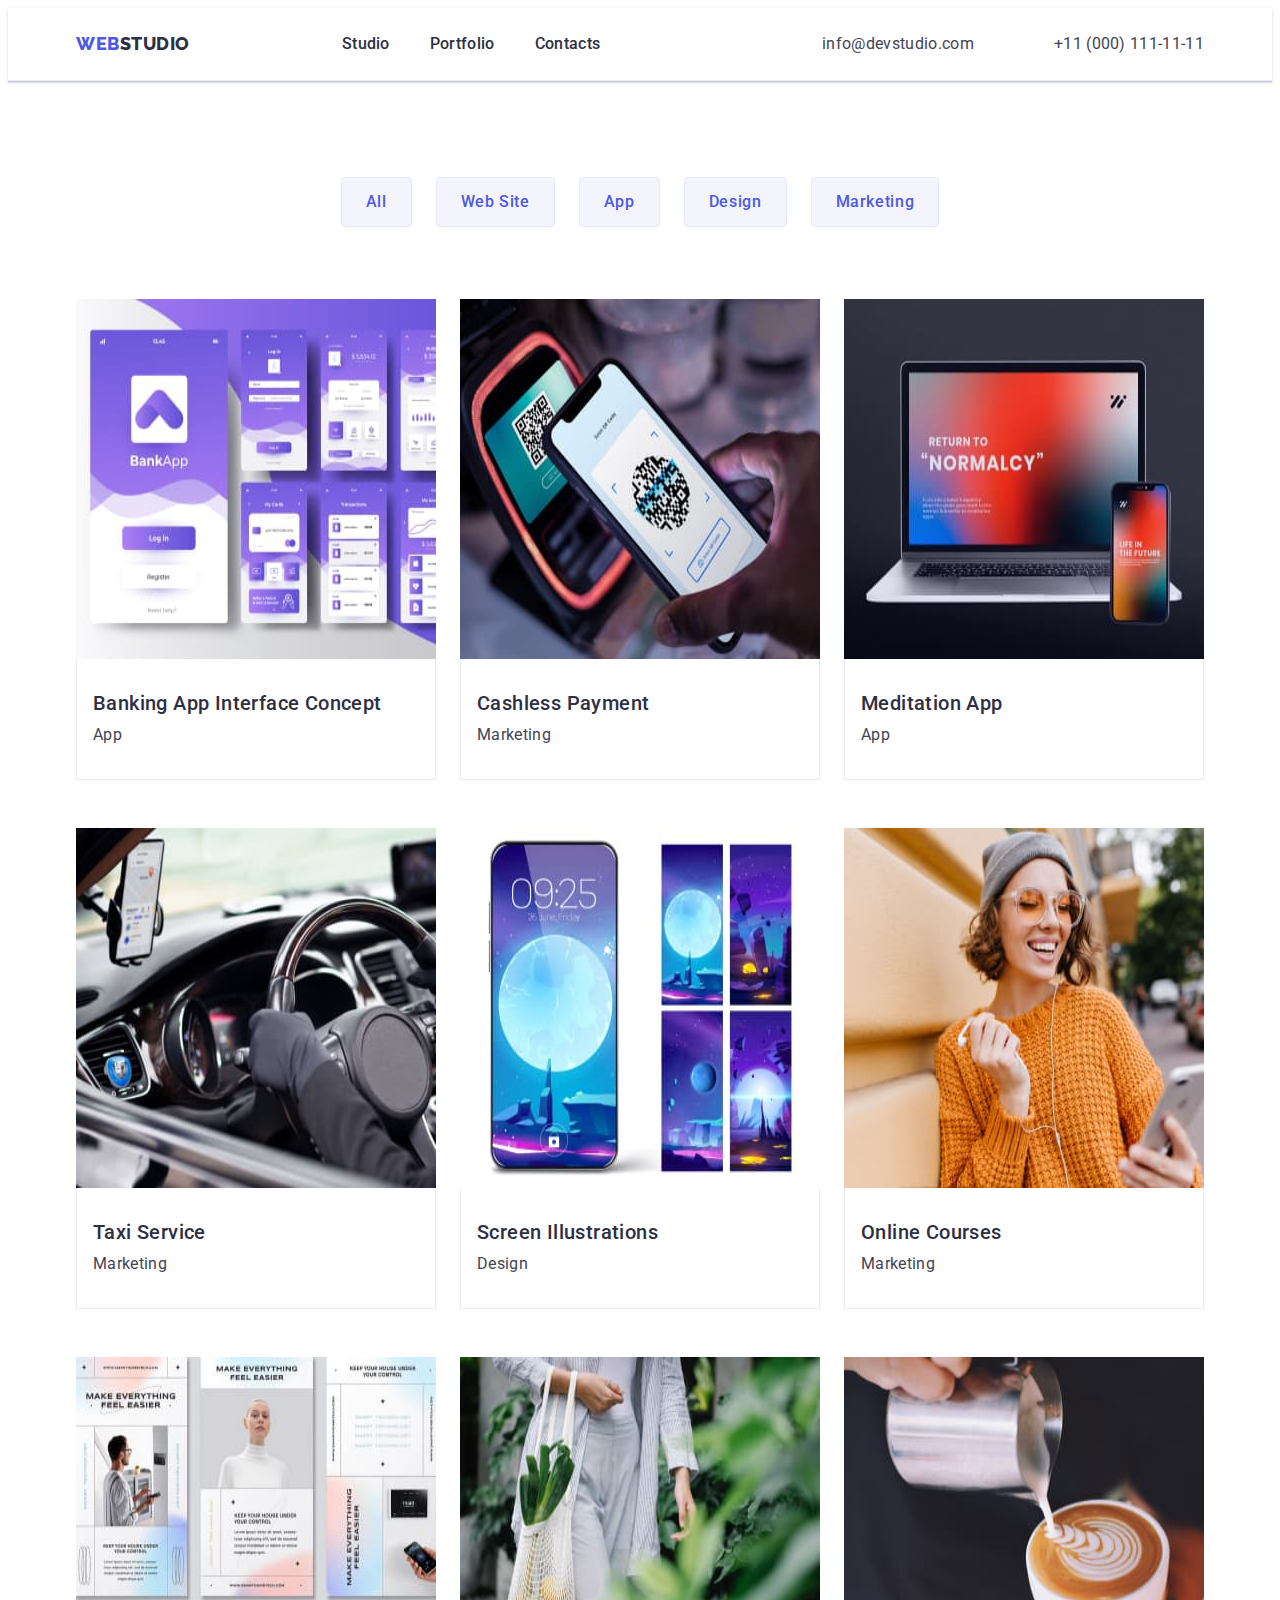
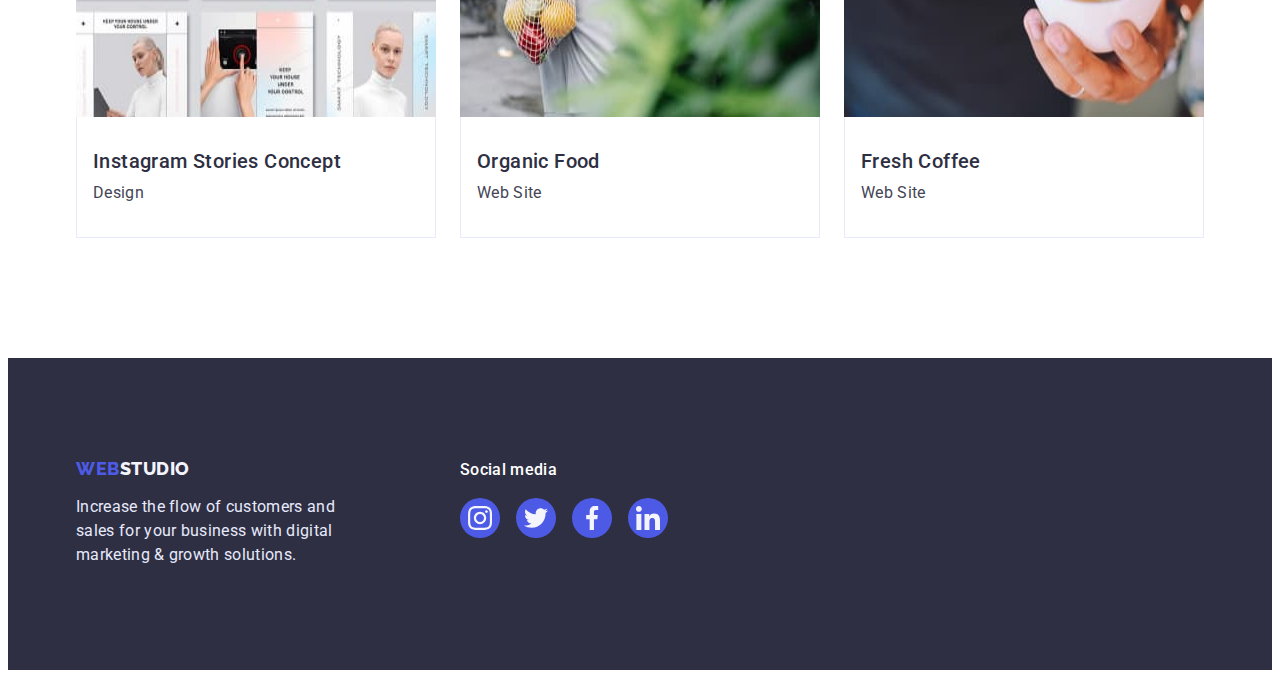
==== portfolio.html @ fd86a8ba "add files via upload" ====
<!DOCTYPE html>
<html lang="en">
  <head>
    <meta charset="UTF-8" />
    <meta http-equiv="X-UA-Compatible" content="IE=edge" />
    <meta name="viewport" content="width=device-width, initial-scale=1.0" />
    <title>WebStudio</title>
    <link rel="preconnect" href="https://fonts.googleapis.com" />
    <link rel="preconnect" href="https://fonts.gstatic.com" crossorigin />
    <link
      href="https://fonts.googleapis.com/css2?family=Roboto:wght@400;500;600;700&display=swap"
      rel="stylesheet"
    />
    <link rel="preconnect" href="https://fonts.googleapis.com" />
    <link rel="preconnect" href="https://fonts.gstatic.com" crossorigin />
    <link
      href="https://fonts.googleapis.com/css2?family=Raleway:wght@800&family=Roboto:wght@400;500;700&display=swap"
      rel="stylesheet"
    />
    <link
      rel="stylesheet"
      href="https://cdnjs.cloudflare.com/ajax/libs/modern-normalize/1.1.0/modern-normalize.min.css"
      integrity="sha512-wpPYUAdjBVSE4KJnH1VR1HeZfpl1ub8YT/NKx4PuQ5NmX2tKuGu6U/JRp5y+Y8XG2tV+wKQpNHVUX03MfMFn9Q=="
      crossorigin="anonymous"
      referrerpolicy="no-referrer"
    />
    <link rel="stylesheet" href="./css/styles.css" />
  </head>

  <body>
    <!-- header -->
    <header class="header">
      <div class="container header-container">
        <nav class="header-navigation">
          <a class="logo link" href="./index.html"
            >WEB <span class="logo-up-studio">Studio</span>
          </a>
          <ul class="header-list list">
            <li class="header-nav-item">
              <a class="header-nav-link link" href="./index.html">Studio</a>
            </li>
            <li class="header-nav-item">
              <a class="header-nav-link link" href="./portfolio.html"
                >Portfolio</a
              >
            </li>
            <li class="header-nav-item">
              <a class="header-nav-link link" href="">Contacts</a>
            </li>
          </ul>
        </nav>

        <address class="header-address">
          <ul class="header-list list">
            <li class="header-adrs-item">
              <a class="header-adrs-link link" href="mailto:info@devstudio.com"
                >info@devstudio.com</a
              >
            </li>
            <li class="header-adrs-item">
              <a class="header-adrs-link link" href="tel:+110001111111"
                >+11 (000) 111-11-11</a
              >
            </li>
          </ul>
        </address>
      </div>
    </header>

    <!-- main part -->
    <main>
      <!-- filter -->
      <section class="filter">
        <div class="container">
          <h1 hidden>Filter</h1>
          <ul class="filter-list list">
            <li><button class="filter-item" type="button">All</button></li>
            <li><button class="filter-item" type="button">Web Site</button></li>
            <li><button class="filter-item" type="button">App</button></li>
            <li><button class="filter-item" type="button">Design</button></li>
            <li>
              <button class="filter-item" type="button">Marketing</button>
            </li>
          </ul>

          <!-- projects -->
          <ul class="project-list list">
            <li class="project-item">
              <a class="project-link link" href="">
                <img
                  src="./images/portfolio-9.jpg"
                  alt="Banking App Interface Concept"
                  width="360"
                  height="360"
                />
                <div class="project-div">
                  <h2 class="project-head">Banking App Interface Concept</h2>
                  <p class="project-text">App</p>
                </div>
              </a>
            </li>
            <li class="project-item">
              <a class="project-link link" href="">
                <img
                  src="./images/portfolio-8.jpg"
                  alt="Cashless Payment"
                  width="360"
                  height="360"
                />
                <div class="project-div">
                  <h2 class="project-head">Cashless Payment</h2>
                  <p class="project-text">Marketing</p>
                </div>
              </a>
            </li>
            <li class="project-item">
              <a class="project-link link" href="">
                <img
                  src="./images/portfolio-7.jpg"
                  alt="Meditaion App"
                  width="360"
                  height="360"
                />
                <div class="project-div">
                  <h2 class="project-head">Meditation App</h2>
                  <p class="project-text">App</p>
                </div>
              </a>
            </li>
            <li class="project-item">
              <a class="project-link link" href="">
                <img
                  src="./images/portfolio-6.jpg"
                  alt="Taxi Service"
                  width="360"
                  height="360"
                />
                <div class="project-div">
                  <h2 class="project-head">Taxi Service</h2>
                  <p class="project-text">Marketing</p>
                </div>
              </a>
            </li>
            <li class="project-item">
              <a class="project-link link" href="">
                <img
                  src="./images/portfolio-5.jpg"
                  alt="Screen Illustrations"
                  width="360"
                  height="360"
                />
                <div class="project-div">
                  <h2 class="project-head">Screen Illustrations</h2>
                  <p class="project-text">Design</p>
                </div>
              </a>
            </li>
            <li class="project-item">
              <a class="project-link link" href="">
                <img
                  src="./images/portfolio-4.jpg"
                  alt="Online Courses"
                  width="360"
                  height="360"
                />
                <div class="project-div">
                  <h2 class="project-head">Online Courses</h2>
                  <p class="project-text">Marketing</p>
                </div>
              </a>
            </li>
            <li class="project-item">
              <a class="project-link link" href="">
                <img
                  src="./images/portfolio-3.jpg"
                  alt="Instagram Stories Concept"
                  width="360"
                  height="360"
                />
                <div class="project-div">
                  <h2 class="project-head">Instagram Stories Concept</h2>
                  <p class="project-text">Design</p>
                </div>
              </a>
            </li>
            <li class="project-item">
              <a class="project-link link" href="">
                <img
                  src="./images/portfolio-2.jpg"
                  alt="Organic Food"
                  width="360"
                  height="360"
                />
                <div class="project-div">
                  <h2 class="project-head">Organic Food</h2>
                  <p class="project-text">Web Site</p>
                </div>
              </a>
            </li>
            <li class="project-item">
              <a class="project-link link" href="">
                <img
                  src="./images/portfolio-1.jpg"
                  alt="Fresh Coffee"
                  width="360"
                  height="360"
                />
                <div class="project-div">
                  <h2 class="project-head">Fresh Coffee</h2>
                  <p class="project-text">Web Site</p>
                </div>
              </a>
            </li>
          </ul>
        </div>
      </section>
    </main>

    <!-- footer -->
    <footer class="footer">
      <div class="footer-container container">
        <div class="footer-div">
          <a class="logo link footer-logo" href="./index.html"
            >WEB <span class="logo-down-studio">Studio</span>
          </a>
          <p class="footer-par">
            Increase the flow of customers and sales for your business with
            digital marketing & growth solutions.
          </p>
        </div>

        <div class="footer-soc">
          <p class="soc-text">Social media</p>
          <ul class="footer-social-list list">
            <li class="footer-social-item">
              <a href="#" class="footer-social-link">
                <svg class="footer-social-icon" width="24" height="24">
                  <use href="./images/icons.svg#icon-instagram-2"></use>
                </svg>
              </a>
            </li>
            <li class="footer-social-item">
              <a href="#" class="footer-social-link">
                <svg class="footer-social-icon" width="24" height="24">
                  <use href="./images/icons.svg#icon-twitter-1"></use>
                </svg>
              </a>
            </li>
            <li class="footer-social-item">
              <a href="#" class="footer-social-link">
                <svg class="footer-social-icon" width="24" height="24">
                  <use href="./images/icons.svg#icon-facebook-1"></use>
                </svg>
              </a>
            </li>
            <li class="footer-social-item">
              <a href="#" class="footer-social-link">
                <svg class="footer-social-icon" width="24" height="24">
                  <use href="./images/icons.svg#icon-linkedin-1"></use>
                </svg>
              </a>
            </li>
          </ul>
        </div>
      </div>
    </footer>
  </body>
</html>
---- css/styles.css ----
* {
  box-sizing: border-box;
}

:root {
}

p,
h1,
h2,
h3,
h4,
h5,
h6 {
  margin: 0;
}

ul {
  margin: 0;
  padding-left: 0;
}

button {
  cursor: pointer;
}

address {
  font-style: normal;
}

img {
  display: block;
}

body {
  font-family: "Roboto", sans-serif;
  color: #434455;
  background-color: #ffffff;
}

.container {
  width: 1158px;
  padding-left: 15px;
  padding-right: 15px;
  margin: 0 auto;
}

.section {
  padding-top: 120px;
  padding-bottom: 120px;
}

/* Studio */
/* -------------HEADER------------- */

.header {
  display: flex;
  border-bottom: 1px solid #e7e9fc;
  box-shadow: 0px 2px 1px rgba(46, 47, 66, 0.08),
    0px 1px 1px rgba(46, 47, 66, 0.16), 0px 1px 6px rgba(46, 47, 66, 0.08);
}

.header-navigation {
  display: flex;
  align-items: center;
  margin-right: auto;
}

.header-container {
  display: flex;
  align-items: center;
}

.logo {
  font-family: "Raleway", sans-serif;
  font-style: normal;
  font-weight: 800;
  font-size: 18px;
  line-height: 1.17;
  display: flex;
  align-items: center;
  letter-spacing: 0.03em;
  text-transform: uppercase;
  color: #4d5ae5;
  margin-right: 76px;
}

.logo-up-studio {
  font-family: "Raleway", sans-serif;
  font-style: normal;
  font-weight: 800;
  font-size: 18px;
  line-height: 1.17;
  display: flex;
  align-items: center;
  letter-spacing: 0.03em;
  text-transform: uppercase;
  color: #2e2f42;
  margin-right: 76px;
}

.header-list {
  height: 72px;
  gap: 40px;
  display: flex;
  align-items: center;
}

.list {
  list-style: none;
}

.link {
  text-decoration: none;
}

.header-nav-link {
  font-style: normal;
  font-weight: 500;
  font-size: 16px;
  line-height: 1.5;
  letter-spacing: 0.02em;
  color: #2e2f42;
  padding: 24px 0;
}

.header-nav-link:is(:hover, :focus) {
  font-style: normal;
  font-weight: 500;
  font-size: 16px;
  line-height: 1.5;
  letter-spacing: 0.02em;
  color: #404bbf;
}

.header-address {
  font-style: normal;
}

.header-adrs-item {
  margin-right: 40px;
}

.header-adrs-item:last-child {
  margin-right: 0;
}

.header-adrs-link {
  font-style: normal;
  font-weight: 400;
  font-size: 16px;
  line-height: 1.5;
  letter-spacing: 0.02em;
  color: #434455;
}

.header-adrs-link:is(:hover, :focus) {
  font-style: normal;
  font-weight: 400;
  font-size: 16px;
  line-height: 1.5;
  letter-spacing: 0.02em;
  color: #404bbf;
}

/* -----------HERO------------- */

.hero {
  max-width: 1440px;
  background-image: linear-gradient(
      rgba(46, 47, 66, 0.7),
      rgba(46, 47, 66, 0.7)
    ),
    url("../images/people-office-1.jpg");
  background-repeat: no-repeat;
  background-position: center;
  background-size: cover;
}

.hero-container {
  display: flex;
  flex-direction: column;
  align-items: center;
  padding: 188px 0;
}

.hero-header {
  font-style: normal;
  max-width: 496px;
  font-size: 56px;
  line-height: 1.07;
  text-align: center;
  letter-spacing: 0.02em;
  color: #ffffff;
  /* margin-bottom: 48px; */
  padding-bottom: 48px;
  /* padding-left: 316px;
  padding-right: 316px; */
}

.hero-button {
  font-family: inherit;
  font-weight: 500;
  font-size: 16px;
  line-height: 1.5;
  min-width: 169px;
  height: 56px;
  padding: 16px 32px;
  margin-left: 478px;
  margin-right: 478px;
  letter-spacing: 0.04em;
  color: #ffffff;
  background: #4d5ae5;
  box-shadow: 0px 4px 4px rgba(0, 0, 0, 0.15);
  border: none;
  border-radius: 4px;
  cursor: pointer;
  display: block;
}

.hero-button:is(:hover, :focus) {
  background-color: #404bbf;
}

/* -----------SECTION 1------------- */

#section-first {
  padding-top: 120px;
  padding-bottom: 0;
}

.svg-item {
  width: 264px;
  height: 112px;
  background: #f4f4fd;
  border-radius: 4px;
  margin-bottom: 8px;
  display: flex;
  align-items: center;
  justify-content: center;
  background-repeat: no-repeat;
  background-position: center center;
}

.first-list {
  display: flex;
  gap: 24px;
}

.first-header {
  font-style: normal;
  font-weight: 500;
  font-size: 20px;
  line-height: 1.2;
  letter-spacing: 0.02em;
  color: #2e2f42;
  margin-bottom: 8px;
}

.first-par {
  width: 264px;
  font-size: 16px;
  line-height: 1.5;
  letter-spacing: 0.02em;
  color: #434455;
}

/* -----------SECTION 2------------- */

#section-second {
  padding-bottom: 120;
}

.second-head {
  font-style: normal;
  font-size: 36px;
  line-height: 1.11;
  text-align: center;
  letter-spacing: 0.02em;
  text-transform: capitalize;
  color: #2e2f42;
  margin-bottom: 72px;
}

.second-list {
  display: flex;
  gap: 24px;
}

.second-item {
  width: calc((100% - 48px) / 3);
}

.second-img {
  padding: 0px;
  border: 1px solid #e7e9fc;
}

/* -----------SECTION 3------------- */

#section-third {
  background: #f4f4fd;
  padding-top: 120px;
}

.third-list {
  display: flex;
  justify-content: center;
  gap: 24px;
}

.third-head {
  font-style: normal;
  font-size: 36px;
  line-height: 1.11;
  text-align: center;
  letter-spacing: 0.02em;
  text-transform: capitalize;
  color: #2e2f42;
  margin-bottom: 72px;
}

.third-item {
  width: calc((100% - 72px) / 4);
  background-color: #ffffff;
  display: flex;
  flex-direction: column;
  align-items: center;
  box-shadow: 0px 1px 6px rgba(46, 47, 66, 0.08),
    0px 1px 1px rgba(46, 47, 66, 0.16), 0px 2px 1px rgba(46, 47, 66, 0.08);
  border-radius: 0px 0px 4px 4px;
}

.third-text {
  min-width: 232px;
  padding: 32px 16px;
  display: flex;
  flex-direction: column;
}

.third-header {
  font-style: normal;
  font-weight: 500;
  font-size: 20px;
  line-height: 1.2;
  text-align: center;
  letter-spacing: 0.02em;
  color: #2e2f42;
  margin-bottom: 8px;
}

.third-par {
  font-size: 16px;
  line-height: 1.5;
  text-align: center;
  letter-spacing: 0.02em;
  color: #434455;
  margin-bottom: 8px;
}

.social-list {
  height: 40px;
  display: flex;
  align-items: center;
  justify-content: center;
  gap: 24px;
}

.social-list-link {
  width: 40px;
  height: 40px;
  background-color: #4d5ae5;
  padding: 12px;
  border-radius: 50%;
  display: inline-block;
  display: flex;
  align-items: center;
  justify-content: center;
}

.social-list-link:is(:hover, :focus) {
  background-color: #404bbf;
}

.social-list-icon {
  fill: #f4f4fd;
}

/* ----------SECTION 4----------- */

.fourth-head {
  font-style: normal;
  font-size: 36px;
  line-height: 1.11;
  text-align: center;
  letter-spacing: 0.02em;
  text-transform: capitalize;
  color: #2e2f42;
  margin-bottom: 72px;
}

.fourth-list {
  display: flex;
  align-items: center;
  gap: 24px;
}

.fourth-item {
  width: calc((100% - 120px) / 6);
  height: 88px;
}

.fourth-link {
  width: 100%;
  height: 100%;
  border: 1px solid #8e8f99;
  border-radius: 4px;
  display: flex;
  justify-content: center;
  align-items: center;
  color: #8e8f99;
}

.fourth-link:is(:hover, :focus) {
  border-color: #404bbf;
  color: #404bbf;
}

.fourth-svgs {
  width: 100%;
  height: 100%;
  fill: currentColor;
}

/* -----------FOOTER------------- */

.footer {
  background: #2e2f42;
  height: 312px;
  padding: 100px 0;
  margin: 0 auto;
}

.footer-container {
  display: flex;
  align-items: baseline;
}

.footer-div {
  height: 112px;
  margin-right: 120px;
}

.footer-logo {
  margin-bottom: 16px;
}

.logo-down-studio {
  font-family: "Raleway", sans-serif;
  font-style: normal;
  font-weight: 800;
  font-size: 18px;
  line-height: 1.17;
  display: flex;
  align-items: center;
  letter-spacing: 0.03em;
  text-transform: uppercase;
  color: #f4f4fd;
}

.footer-par {
  max-width: 264px;
  font-size: 16px;
  line-height: 1.5;
  letter-spacing: 0.02em;
  color: #e7e9fc;
  margin-top: 16px;
}

.soc-text {
  font-style: normal;
  font-weight: 500;
  font-size: 16px;
  line-height: 1.5;
  letter-spacing: 0.02em;
  color: #ffffff;
  margin-bottom: 16px;
}

.footer-social-list {
  gap: 16px;
  height: 40px;
  display: flex;
  align-items: center;
}

.footer-social-item {
  width: 40px;
  height: 40px;
}

.footer-social-link {
  width: 100%;
  height: 100%;
  background-color: #4d5ae5;
  border-radius: 50%;
  padding: 8px;
  display: inline-block;
  display: flex;
  align-items: center;
  justify-content: center;
}

.footer-social-link:is(:hover, :focus) {
  background-color: #31d0aa;
}

.footer-social-icon {
  fill: #f4f4fd;
}

/* Portfolio */
/* -----------FILTER------------- */

.filter {
  padding: 96px 0 120px;
}

.filter-list {
  display: flex;
  flex-direction: row;
  margin-bottom: 72px;
  justify-content: center;
  gap: 24px;
}

.filter-item {
  font-family: "Roboto", sans-serif;
  font-style: normal;
  font-weight: 500;
  font-size: 16px;
  line-height: 1.5;
  display: flex;
  align-items: center;
  text-align: center;
  letter-spacing: 0.04em;
  background: #f4f4fd;
  color: #4d5ae5;
  border: 1px solid #e7e9fc;
  border-radius: 4px;
  padding: 12px 24px;
}

.filter-item:is(:hover, :focus) {
  font-family: "Roboto", sans-serif;
  font-style: normal;
  font-weight: 500;
  font-size: 16px;
  line-height: 1.5;
  display: flex;
  align-items: center;
  text-align: center;
  letter-spacing: 0.04em;
  background-color: #404bbf;
  color: #ffffff;
  cursor: pointer;
  border: 1px solid transparent;
  box-shadow: 0px 3px 1px rgba(0, 0, 0, 0.1), 0px 2px 1px rgba(0, 0, 0, 0.08),
    0px 2px 2px rgba(0, 0, 0, 0.12);
}

/* -----------PROJECTS------------- */

.project-list {
  display: flex;
  flex-wrap: wrap;
  margin-top: 72px;
  column-gap: 24px;
  row-gap: 48px;
}

.project-item {
  width: calc((100% - 48px) / 3);
}

.project-link {
  display: block;
  box-shadow: none;
}

.project-link:is(:hover, :focus) {
  box-shadow: 0px 1px 6px rgba(46, 47, 66, 0.08),
    0px 1px 1px rgba(46, 47, 66, 0.16), 0px 2px 1px rgba(46, 47, 66, 0.08);
}

.project-div {
  padding: 32px 16px;
  border: 1px solid #e7e9fc;
  border-top: none;
}

.project-head {
  font-style: normal;
  font-weight: 500;
  font-size: 20px;
  line-height: 1.2;
  letter-spacing: 0.02em;
  color: #2e2f42;
  margin-bottom: 8px;
}

.project-text {
  font-size: 16px;
  line-height: 1.5;
  letter-spacing: 0.02em;
  color: #434455;
}

/* пример смены цвета при наведении на елемент
.header-link:hover{
    color: blue;
} 
пример смены цвета при зажимании елемента
.header-link:focus{
    color: blue;
}
это же, но компактнее
.header-link:is(:hover, :focus) {
    color: blue;

У рядкових і рядково-блокових елементів є 
правий або, у разі зображень, нижній проміжок. 
Це не margin або padding, а буквально порожнє 
місце - особливість того, як браузер розташовує 
рядковий контент в рядку.

Проміжок рядкових елементів
Величина цього проміжку визначається розміром 
тексту найближчого предка з явно встановленим 
значенням або, якщо такий предок відсутній, 
використовується розмір шрифту браузера за 
замовчуванням - 16px. Тому у кнопок, посилань, 
спанів, полів введення та інших рядкових 
елементів за замовчуванням буде проміжок 
4px - 1/4 розміру шрифту найближчого предка.
*/
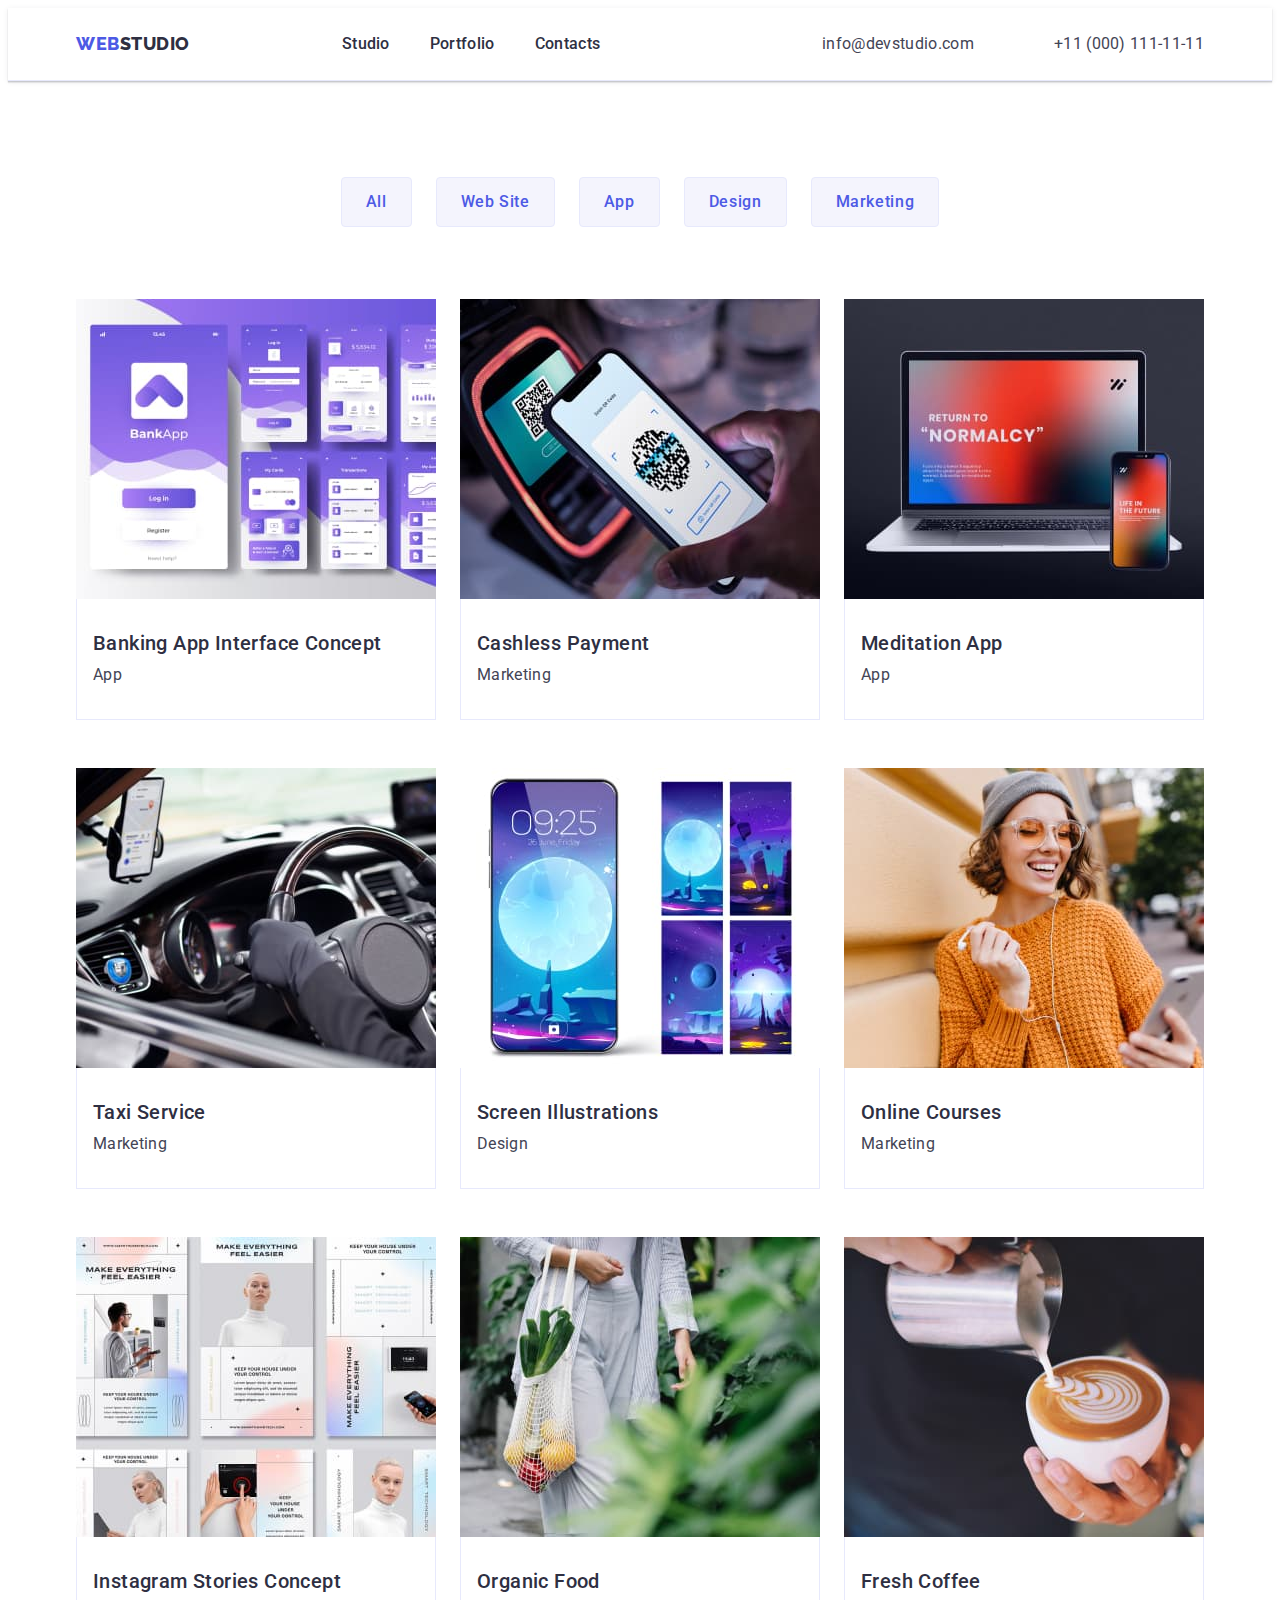
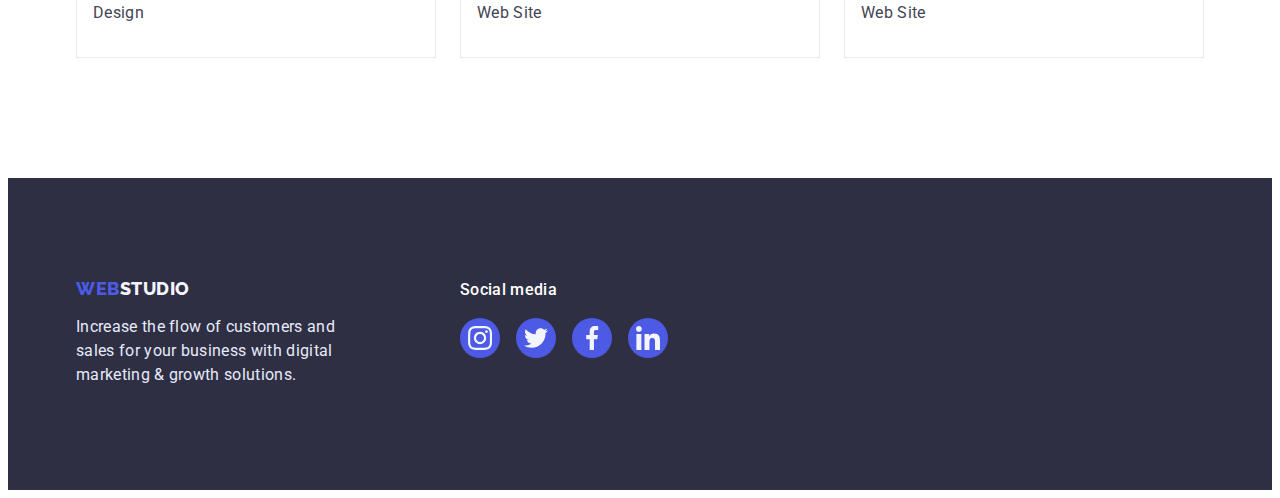
==== commit c7d2d875: "add modal.js, edit html and css files" ====
--- a/portfolio.html
+++ b/portfolio.html
@@ -87,12 +87,20 @@
           <ul class="project-list list">
             <li class="project-item">
               <a class="project-link link" href="">
-                <img
-                  src="./images/portfolio-9.jpg"
-                  alt="Banking App Interface Concept"
-                  width="360"
-                  height="360"
-                />
+                <div class="project-wrapper">
+                  <img
+                    src="./images/portfolio-9.jpg"
+                    alt="Banking App Interface Concept"
+                    width="360"
+                    height="300"
+                  />
+                  <p class="overlay">
+                    Lorem ipsum dolor sit amet consectetur adipisicing elit.
+                    Accusantium alias sint eveniet, iusto omnis distinctio.
+                    Dicta sed unde cum ipsam veniam animi temporibus earum
+                    deleniti minima corporis? Ad, nulla enim?
+                  </p>
+                </div>
                 <div class="project-div">
                   <h2 class="project-head">Banking App Interface Concept</h2>
                   <p class="project-text">App</p>
@@ -100,116 +108,188 @@
               </a>
             </li>
             <li class="project-item">
+              <div class="project-wrapper">
               <a class="project-link link" href="">
                 <img
                   src="./images/portfolio-8.jpg"
                   alt="Cashless Payment"
                   width="360"
-                  height="360"
-                />
+                  height="300"
+                />
+                <p class="overlay">
+                    Lorem ipsum dolor sit amet consectetur adipisicing elit.
+                    Accusantium alias sint eveniet, iusto omnis distinctio.
+                    Dicta sed unde cum ipsam veniam animi temporibus earum
+                    deleniti minima corporis? Ad, nulla enim?
+                  </p>
+              </div>
                 <div class="project-div">
                   <h2 class="project-head">Cashless Payment</h2>
                   <p class="project-text">Marketing</p>
                 </div>
               </a>
-            </li>
-            <li class="project-item">
+            
+            </li>
+            <li class="project-item">
+              <div class="project-wrapper">
               <a class="project-link link" href="">
                 <img
                   src="./images/portfolio-7.jpg"
                   alt="Meditaion App"
                   width="360"
-                  height="360"
-                />
+                  height="300"
+                />
+                <p class="overlay">
+                    Lorem ipsum dolor sit amet consectetur adipisicing elit.
+                    Accusantium alias sint eveniet, iusto omnis distinctio.
+                    Dicta sed unde cum ipsam veniam animi temporibus earum
+                    deleniti minima corporis? Ad, nulla enim?
+                  </p>
+              </div>
                 <div class="project-div">
                   <h2 class="project-head">Meditation App</h2>
                   <p class="project-text">App</p>
                 </div>
               </a>
-            </li>
-            <li class="project-item">
+            
+            </li>
+            <li class="project-item">
+              <div class="project-wrapper">
               <a class="project-link link" href="">
                 <img
                   src="./images/portfolio-6.jpg"
                   alt="Taxi Service"
                   width="360"
-                  height="360"
-                />
+                  height="300"
+                />
+                <p class="overlay">
+                    Lorem ipsum dolor sit amet consectetur adipisicing elit.
+                    Accusantium alias sint eveniet, iusto omnis distinctio.
+                    Dicta sed unde cum ipsam veniam animi temporibus earum
+                    deleniti minima corporis? Ad, nulla enim?
+                  </p>
+              </div>
                 <div class="project-div">
                   <h2 class="project-head">Taxi Service</h2>
                   <p class="project-text">Marketing</p>
                 </div>
               </a>
-            </li>
-            <li class="project-item">
+            
+            </li>
+            <li class="project-item">
+              <div class="project-wrapper">
               <a class="project-link link" href="">
                 <img
                   src="./images/portfolio-5.jpg"
                   alt="Screen Illustrations"
                   width="360"
-                  height="360"
-                />
+                  height="300"
+                />
+                <p class="overlay">
+                    Lorem ipsum dolor sit amet consectetur adipisicing elit.
+                    Accusantium alias sint eveniet, iusto omnis distinctio.
+                    Dicta sed unde cum ipsam veniam animi temporibus earum
+                    deleniti minima corporis? Ad, nulla enim?
+                  </p>
+              </div>
                 <div class="project-div">
                   <h2 class="project-head">Screen Illustrations</h2>
                   <p class="project-text">Design</p>
                 </div>
               </a>
-            </li>
-            <li class="project-item">
+            
+            </li>
+            <li class="project-item">
+              <div class="project-wrapper">
               <a class="project-link link" href="">
                 <img
                   src="./images/portfolio-4.jpg"
                   alt="Online Courses"
                   width="360"
-                  height="360"
-                />
+                  height="300"
+                />
+                <p class="overlay">
+                    Lorem ipsum dolor sit amet consectetur adipisicing elit.
+                    Accusantium alias sint eveniet, iusto omnis distinctio.
+                    Dicta sed unde cum ipsam veniam animi temporibus earum
+                    deleniti minima corporis? Ad, nulla enim?
+                  </p>
+              </div>
                 <div class="project-div">
                   <h2 class="project-head">Online Courses</h2>
                   <p class="project-text">Marketing</p>
                 </div>
               </a>
-            </li>
-            <li class="project-item">
+            
+            </li>
+            <li class="project-item">
+              <div class="project-wrapper">
               <a class="project-link link" href="">
                 <img
                   src="./images/portfolio-3.jpg"
                   alt="Instagram Stories Concept"
                   width="360"
-                  height="360"
-                />
+                  height="300"
+                />
+                <p class="overlay">
+                    Lorem ipsum dolor sit amet consectetur adipisicing elit.
+                    Accusantium alias sint eveniet, iusto omnis distinctio.
+                    Dicta sed unde cum ipsam veniam animi temporibus earum
+                    deleniti minima corporis? Ad, nulla enim?
+                  </p>
+              </div>
                 <div class="project-div">
                   <h2 class="project-head">Instagram Stories Concept</h2>
                   <p class="project-text">Design</p>
                 </div>
               </a>
-            </li>
-            <li class="project-item">
+            
+            </li>
+            <li class="project-item">
+              <div class="project-wrapper">
               <a class="project-link link" href="">
                 <img
                   src="./images/portfolio-2.jpg"
                   alt="Organic Food"
                   width="360"
-                  height="360"
-                />
+                  height="300"
+                />
+                <p class="overlay">
+                    Lorem ipsum dolor sit amet consectetur adipisicing elit.
+                    Accusantium alias sint eveniet, iusto omnis distinctio.
+                    Dicta sed unde cum ipsam veniam animi temporibus earum
+                    deleniti minima corporis? Ad, nulla enim?
+                  </p>
+              </div>
                 <div class="project-div">
                   <h2 class="project-head">Organic Food</h2>
                   <p class="project-text">Web Site</p>
                 </div>
               </a>
-            </li>
-            <li class="project-item">
+            
+            </li>
+            <li class="project-item">
+              <div class="project-wrapper">
               <a class="project-link link" href="">
                 <img
                   src="./images/portfolio-1.jpg"
                   alt="Fresh Coffee"
                   width="360"
-                  height="360"
-                />
+                  height="300"
+                />
+                <p class="overlay">
+                    Lorem ipsum dolor sit amet consectetur adipisicing elit.
+                    Accusantium alias sint eveniet, iusto omnis distinctio.
+                    Dicta sed unde cum ipsam veniam animi temporibus earum
+                    deleniti minima corporis? Ad, nulla enim?
+                  </p>
+              </div>
                 <div class="project-div">
                   <h2 class="project-head">Fresh Coffee</h2>
                   <p class="project-text">Web Site</p>
                 </div>
               </a>
+            
             </li>
           </ul>
         </div>
--- a/css/styles.css
+++ b/css/styles.css
@@ -122,6 +122,7 @@
   letter-spacing: 0.02em;
   color: #2e2f42;
   padding: 24px 0;
+  transition: color 250ms cubic-bezier(0.4, 0, 0.2, 1);
 }
 
 .header-nav-link:is(:hover, :focus) {
@@ -131,6 +132,14 @@
   line-height: 1.5;
   letter-spacing: 0.02em;
   color: #404bbf;
+}
+
+.after-nav-link::after {
+  width: 48px;
+  height: 4px;
+  margin: 0;
+  background: #404bbf;
+  border-radius: 2px;
 }
 
 .header-address {
@@ -152,6 +161,7 @@
   line-height: 1.5;
   letter-spacing: 0.02em;
   color: #434455;
+  transition: color 250ms cubic-bezier(0.4, 0, 0.2, 1);
 }
 
 .header-adrs-link:is(:hover, :focus) {
@@ -167,6 +177,7 @@
 
 .hero {
   max-width: 1440px;
+  margin: 0 auto;
   background-image: linear-gradient(
       rgba(46, 47, 66, 0.7),
       rgba(46, 47, 66, 0.7)
@@ -216,6 +227,7 @@
   border-radius: 4px;
   cursor: pointer;
   display: block;
+  transition: color 250ms cubic-bezier(0.4, 0, 0.2, 1);
 }
 
 .hero-button:is(:hover, :focus) {
@@ -376,6 +388,7 @@
   display: flex;
   align-items: center;
   justify-content: center;
+  transition: color 250ms cubic-bezier(0.4, 0, 0.2, 1);
 }
 
 .social-list-link:is(:hover, :focus) {
@@ -419,6 +432,7 @@
   justify-content: center;
   align-items: center;
   color: #8e8f99;
+  transition: color 250ms cubic-bezier(0.4, 0, 0.2, 1);
 }
 
 .fourth-link:is(:hover, :focus) {
@@ -509,6 +523,7 @@
   display: flex;
   align-items: center;
   justify-content: center;
+  transition: color 250ms cubic-bezier(0.4, 0, 0.2, 1);
 }
 
 .footer-social-link:is(:hover, :focus) {
@@ -549,6 +564,7 @@
   border: 1px solid #e7e9fc;
   border-radius: 4px;
   padding: 12px 24px;
+  transition: color 250ms cubic-bezier(0.4, 0, 0.2, 1);
 }
 
 .filter-item:is(:hover, :focus) {
@@ -586,6 +602,7 @@
 .project-link {
   display: block;
   box-shadow: none;
+  transition: color 250ms cubic-bezier(0.4, 0, 0.2, 1);
 }
 
 .project-link:is(:hover, :focus) {
@@ -614,6 +631,94 @@
   line-height: 1.5;
   letter-spacing: 0.02em;
   color: #434455;
+}
+
+/* --------ANIMATION------------ */
+
+.project-wrapper {
+  position: relative;
+  overflow: hidden;
+}
+
+.overlay {
+  position: absolute;
+  top: 0;
+  left: 0;
+  width: 100%;
+  height: 100%;
+  padding: 15px;
+  background-color: #4d5ae5;
+  color: #fff;
+  font-style: normal;
+  font-weight: 400;
+  font-size: 16px;
+  line-height: 1.5;
+  letter-spacing: 0.02em;
+  color: #f4f4fd;
+  overflow: auto;
+  transform: translateY(100%);
+  transition: transform 250ms cubic-bezier(0.4, 0, 0.2, 1);
+}
+
+.project-link:hover .overlay,
+.project-link:focus .overlay {
+  transform: translateY(0%);
+}
+
+/* ---------BACKDROP---------- */
+
+.backdrop {
+  position: fixed;
+  top: 0;
+  left: 0;
+  width: 100%;
+  height: 100%;
+  background: rgba(46, 47, 66, 0.4);
+  opacity: 1;
+  visibility: visible;
+  pointer-events: auto;
+  transition: opacity 250ms linear, visibility 250ms linear;
+}
+
+.modal {
+  position: absolute;
+  width: 408px;
+  height: 584px;
+  top: 50%;
+  left: 50%;
+  transform: translate(-50%, -50%);
+  background: #fcfcfc;
+  box-shadow: 0px 1px 1px rgba(0, 0, 0, 0.14), 0px 1px 3px rgba(0, 0, 0, 0.12),
+    0px 2px 1px rgba(0, 0, 0, 0.2);
+  border-radius: 4px;
+  display: flex;
+  justify-content: flex-end;
+}
+
+.modal-close-btn {
+  position: absolute;
+  padding: 0;
+  top: 24px;
+  right: 24px;
+  border: none;
+  width: 24px;
+  height: 24px;
+  background: #fff;
+  display: flex;
+  align-items: center;
+  justify-content: center;
+}
+
+.modal-icon {
+  background: #e7e9fc;
+  border: 1px solid rgba(0, 0, 0, 0.1);
+  border-radius: 50%;
+}
+
+.is-hidden {
+  opacity: 0;
+  visibility: hidden;
+  pointer-events: none;
 }
 
 /* пример смены цвета при наведении на елемент
@@ -622,11 +727,18 @@
 } 
 пример смены цвета при зажимании елемента
 .header-link:focus{
-    color: blue;
+  color: blue;
 }
 это же, но компактнее
 .header-link:is(:hover, :focus) {
-    color: blue;
+  color: blue;
+}
+
+или
+.header-link:hover,
+.header-link:focus {
+  color: blue;
+}
 
 У рядкових і рядково-блокових елементів є 
 правий або, у разі зображень, нижній проміжок. 
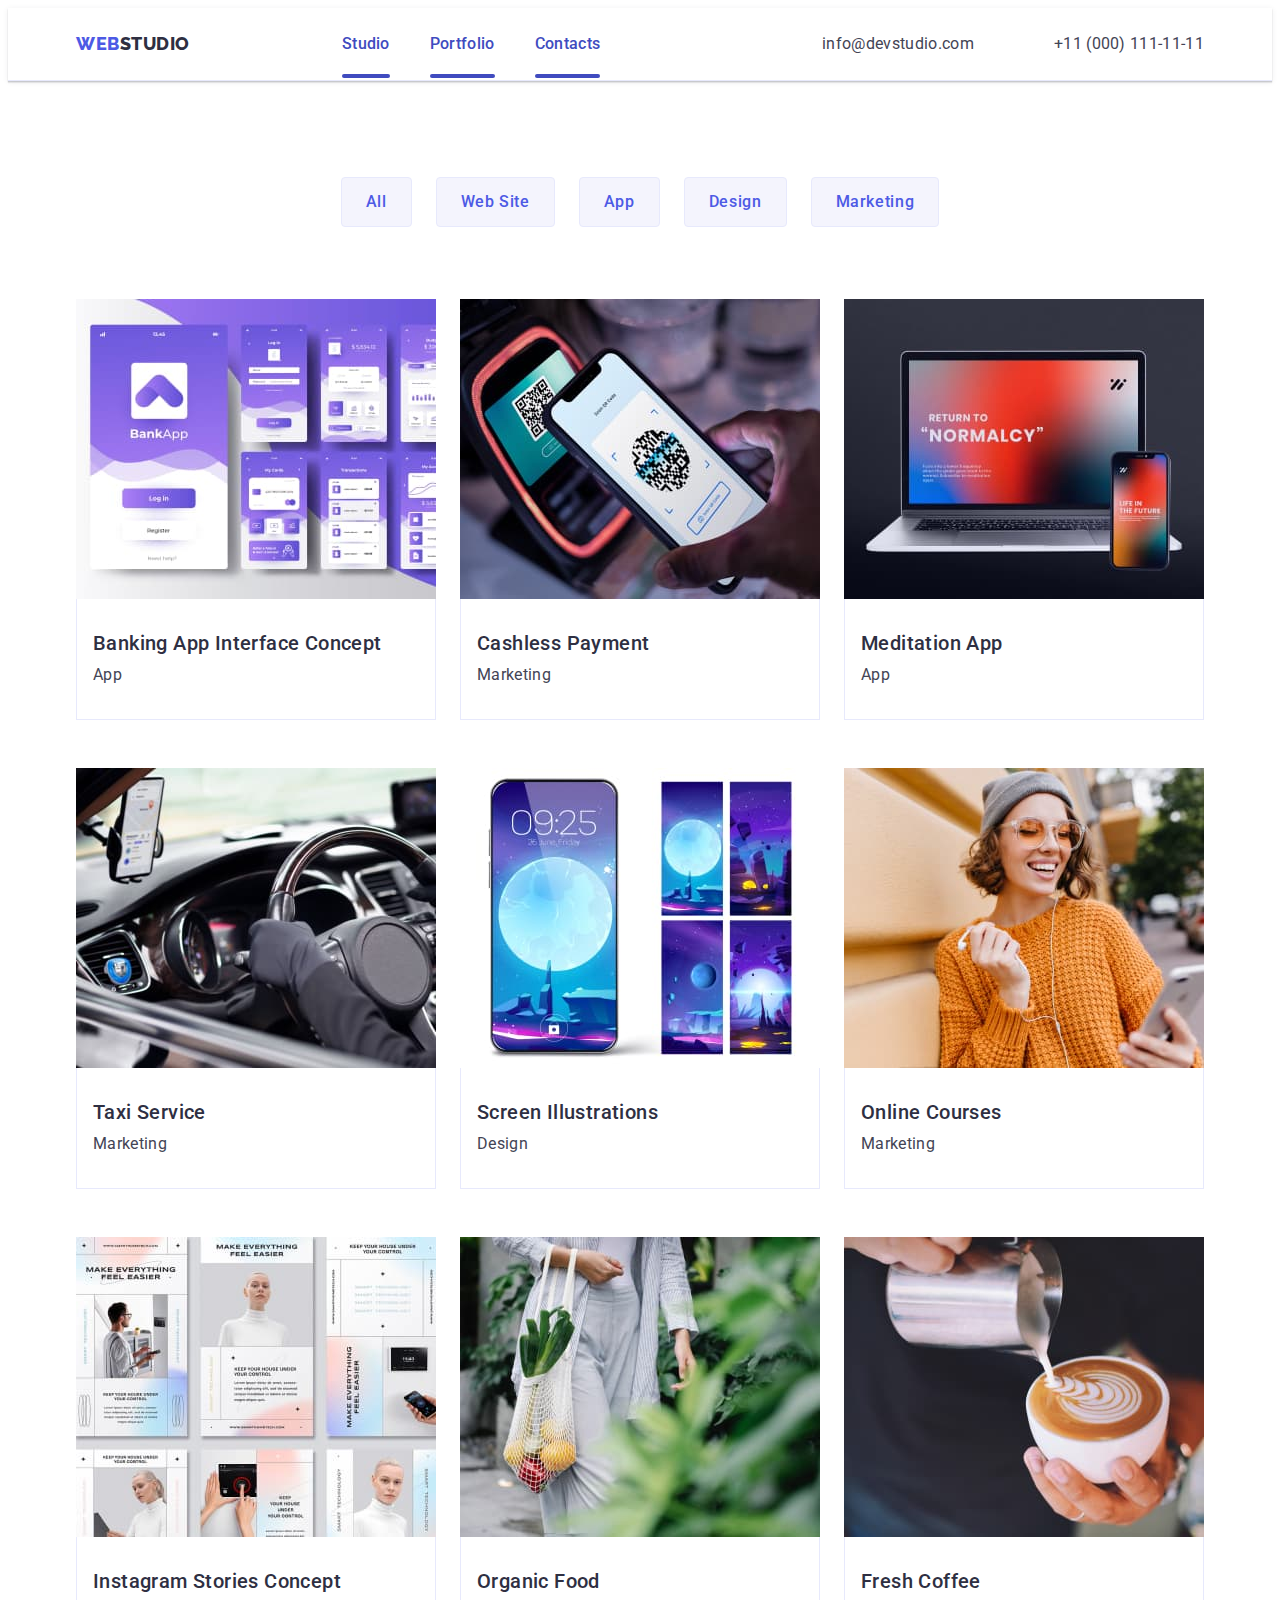
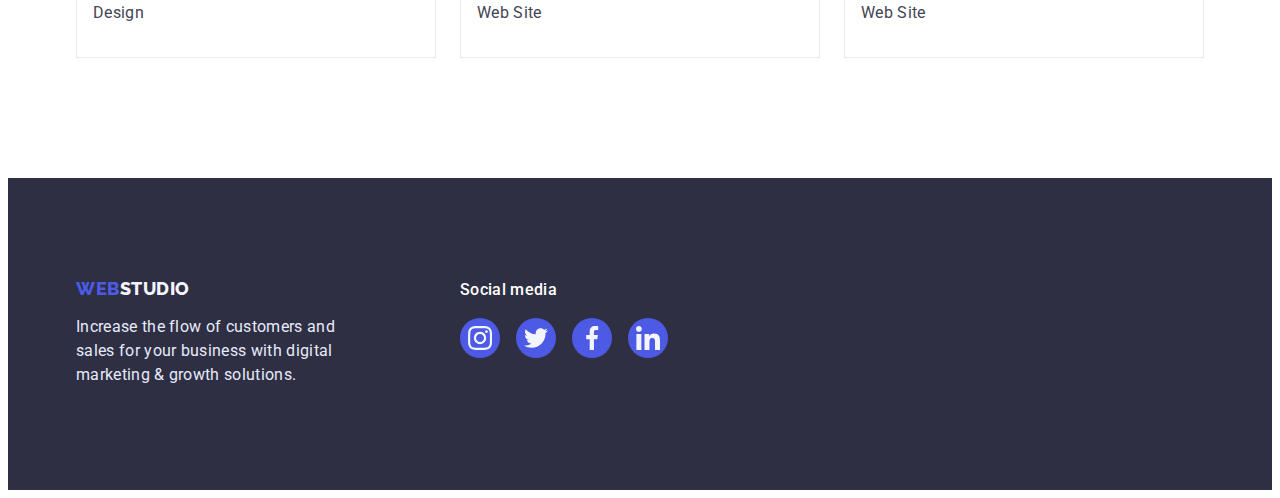
==== commit 75d8d499: "Update styles.css" ====
--- a/portfolio.html
+++ b/portfolio.html
@@ -95,201 +95,191 @@
                     height="300"
                   />
                   <p class="overlay">
-                    Lorem ipsum dolor sit amet consectetur adipisicing elit.
-                    Accusantium alias sint eveniet, iusto omnis distinctio.
-                    Dicta sed unde cum ipsam veniam animi temporibus earum
-                    deleniti minima corporis? Ad, nulla enim?
-                  </p>
-                </div>
+                    14 Stylish and User-Friendly App Design Concepts · Task
+                    Manager App · Calorie Tracker App · Exotic Fruit Ecommerce
+                    App · Cloud Storage App
+                  </p>
+                </div>
+
                 <div class="project-div">
                   <h2 class="project-head">Banking App Interface Concept</h2>
                   <p class="project-text">App</p>
                 </div>
               </a>
             </li>
-            <li class="project-item">
-              <div class="project-wrapper">
-              <a class="project-link link" href="">
-                <img
-                  src="./images/portfolio-8.jpg"
-                  alt="Cashless Payment"
-                  width="360"
-                  height="300"
-                />
-                <p class="overlay">
-                    Lorem ipsum dolor sit amet consectetur adipisicing elit.
-                    Accusantium alias sint eveniet, iusto omnis distinctio.
-                    Dicta sed unde cum ipsam veniam animi temporibus earum
-                    deleniti minima corporis? Ad, nulla enim?
-                  </p>
-              </div>
+
+            <li class="project-item">
+              <a href="" class="project-link link">
+                <div class="project-wrapper">
+                  <img
+                    src="./images/portfolio-8.jpg"
+                    alt="Cashless Payment"
+                    width="360"
+                    height="300"
+                  />
+                  <p class="overlay">
+                    14 Stylish and User-Friendly App Design Concepts · Task
+                    Manager App · Calorie Tracker App · Exotic Fruit Ecommerce
+                    App · Cloud Storage App
+                  </p>
+                </div>
+
                 <div class="project-div">
                   <h2 class="project-head">Cashless Payment</h2>
                   <p class="project-text">Marketing</p>
                 </div>
               </a>
-            
-            </li>
-            <li class="project-item">
-              <div class="project-wrapper">
-              <a class="project-link link" href="">
-                <img
-                  src="./images/portfolio-7.jpg"
-                  alt="Meditaion App"
-                  width="360"
-                  height="300"
-                />
-                <p class="overlay">
-                    Lorem ipsum dolor sit amet consectetur adipisicing elit.
-                    Accusantium alias sint eveniet, iusto omnis distinctio.
-                    Dicta sed unde cum ipsam veniam animi temporibus earum
-                    deleniti minima corporis? Ad, nulla enim?
-                  </p>
-              </div>
+            </li>
+
+            <li class="project-item">
+              <a class="project-link link" href="">
+                <div class="project-wrapper">
+                  <img
+                    src="./images/portfolio-7.jpg"
+                    alt="Meditaion App"
+                    width="360"
+                    height="300"
+                  />
+                  <p class="overlay">
+                    14 Stylish and User-Friendly App Design Concepts · Task
+                    Manager App · Calorie Tracker App · Exotic Fruit Ecommerce
+                    App · Cloud Storage App
+                  </p>
+                </div>
                 <div class="project-div">
                   <h2 class="project-head">Meditation App</h2>
                   <p class="project-text">App</p>
                 </div>
               </a>
-            
-            </li>
-            <li class="project-item">
-              <div class="project-wrapper">
-              <a class="project-link link" href="">
-                <img
-                  src="./images/portfolio-6.jpg"
-                  alt="Taxi Service"
-                  width="360"
-                  height="300"
-                />
-                <p class="overlay">
-                    Lorem ipsum dolor sit amet consectetur adipisicing elit.
-                    Accusantium alias sint eveniet, iusto omnis distinctio.
-                    Dicta sed unde cum ipsam veniam animi temporibus earum
-                    deleniti minima corporis? Ad, nulla enim?
-                  </p>
-              </div>
+            </li>
+
+            <li class="project-item">
+              <a class="project-link link" href="">
+                <div class="project-wrapper">
+                  <img
+                    src="./images/portfolio-6.jpg"
+                    alt="Taxi Service"
+                    width="360"
+                    height="300"
+                  />
+                  <p class="overlay">
+                    14 Stylish and User-Friendly App Design Concepts · Task
+                    Manager App · Calorie Tracker App · Exotic Fruit Ecommerce
+                    App · Cloud Storage App
+                  </p>
+                </div>
                 <div class="project-div">
                   <h2 class="project-head">Taxi Service</h2>
                   <p class="project-text">Marketing</p>
                 </div>
               </a>
-            
-            </li>
-            <li class="project-item">
-              <div class="project-wrapper">
-              <a class="project-link link" href="">
-                <img
-                  src="./images/portfolio-5.jpg"
-                  alt="Screen Illustrations"
-                  width="360"
-                  height="300"
-                />
-                <p class="overlay">
-                    Lorem ipsum dolor sit amet consectetur adipisicing elit.
-                    Accusantium alias sint eveniet, iusto omnis distinctio.
-                    Dicta sed unde cum ipsam veniam animi temporibus earum
-                    deleniti minima corporis? Ad, nulla enim?
-                  </p>
-              </div>
+            </li>
+
+            <li class="project-item">
+              <a class="project-link link" href="">
+                <div class="project-wrapper">
+                  <img
+                    src="./images/portfolio-5.jpg"
+                    alt="Screen Illustrations"
+                    width="360"
+                    height="300"
+                  />
+                  <p class="overlay">
+                    14 Stylish and User-Friendly App Design Concepts · Task
+                    Manager App · Calorie Tracker App · Exotic Fruit Ecommerce
+                    App · Cloud Storage App
+                  </p>
+                </div>
                 <div class="project-div">
                   <h2 class="project-head">Screen Illustrations</h2>
                   <p class="project-text">Design</p>
                 </div>
               </a>
-            
-            </li>
-            <li class="project-item">
-              <div class="project-wrapper">
-              <a class="project-link link" href="">
-                <img
-                  src="./images/portfolio-4.jpg"
-                  alt="Online Courses"
-                  width="360"
-                  height="300"
-                />
-                <p class="overlay">
-                    Lorem ipsum dolor sit amet consectetur adipisicing elit.
-                    Accusantium alias sint eveniet, iusto omnis distinctio.
-                    Dicta sed unde cum ipsam veniam animi temporibus earum
-                    deleniti minima corporis? Ad, nulla enim?
-                  </p>
-              </div>
+            </li>
+            <li class="project-item">
+              <a class="project-link link" href="">
+                <div class="project-wrapper">
+                  <img
+                    src="./images/portfolio-4.jpg"
+                    alt="Online Courses"
+                    width="360"
+                    height="300"
+                  />
+                  <p class="overlay">
+                    14 Stylish and User-Friendly App Design Concepts · Task
+                    Manager App · Calorie Tracker App · Exotic Fruit Ecommerce
+                    App · Cloud Storage App
+                  </p>
+                </div>
                 <div class="project-div">
                   <h2 class="project-head">Online Courses</h2>
                   <p class="project-text">Marketing</p>
                 </div>
               </a>
-            
-            </li>
-            <li class="project-item">
-              <div class="project-wrapper">
-              <a class="project-link link" href="">
-                <img
-                  src="./images/portfolio-3.jpg"
-                  alt="Instagram Stories Concept"
-                  width="360"
-                  height="300"
-                />
-                <p class="overlay">
-                    Lorem ipsum dolor sit amet consectetur adipisicing elit.
-                    Accusantium alias sint eveniet, iusto omnis distinctio.
-                    Dicta sed unde cum ipsam veniam animi temporibus earum
-                    deleniti minima corporis? Ad, nulla enim?
-                  </p>
-              </div>
+            </li>
+            <li class="project-item">
+              <a class="project-link link" href="">
+                <div class="project-wrapper">
+                  <img
+                    src="./images/portfolio-3.jpg"
+                    alt="Instagram Stories Concept"
+                    width="360"
+                    height="300"
+                  />
+                  <p class="overlay">
+                    14 Stylish and User-Friendly App Design Concepts · Task
+                    Manager App · Calorie Tracker App · Exotic Fruit Ecommerce
+                    App · Cloud Storage App
+                  </p>
+                </div>
                 <div class="project-div">
                   <h2 class="project-head">Instagram Stories Concept</h2>
                   <p class="project-text">Design</p>
                 </div>
               </a>
-            
-            </li>
-            <li class="project-item">
-              <div class="project-wrapper">
-              <a class="project-link link" href="">
-                <img
-                  src="./images/portfolio-2.jpg"
-                  alt="Organic Food"
-                  width="360"
-                  height="300"
-                />
-                <p class="overlay">
-                    Lorem ipsum dolor sit amet consectetur adipisicing elit.
-                    Accusantium alias sint eveniet, iusto omnis distinctio.
-                    Dicta sed unde cum ipsam veniam animi temporibus earum
-                    deleniti minima corporis? Ad, nulla enim?
-                  </p>
-              </div>
+            </li>
+            <li class="project-item">
+              <a class="project-link link" href="">
+                <div class="project-wrapper">
+                  <img
+                    src="./images/portfolio-2.jpg"
+                    alt="Organic Food"
+                    width="360"
+                    height="300"
+                  />
+                  <p class="overlay">
+                    14 Stylish and User-Friendly App Design Concepts · Task
+                    Manager App · Calorie Tracker App · Exotic Fruit Ecommerce
+                    App · Cloud Storage App
+                  </p>
+                </div>
                 <div class="project-div">
                   <h2 class="project-head">Organic Food</h2>
                   <p class="project-text">Web Site</p>
                 </div>
               </a>
-            
-            </li>
-            <li class="project-item">
-              <div class="project-wrapper">
-              <a class="project-link link" href="">
-                <img
-                  src="./images/portfolio-1.jpg"
-                  alt="Fresh Coffee"
-                  width="360"
-                  height="300"
-                />
-                <p class="overlay">
-                    Lorem ipsum dolor sit amet consectetur adipisicing elit.
-                    Accusantium alias sint eveniet, iusto omnis distinctio.
-                    Dicta sed unde cum ipsam veniam animi temporibus earum
-                    deleniti minima corporis? Ad, nulla enim?
-                  </p>
-              </div>
+            </li>
+
+            <li class="project-item">
+              <a class="project-link link" href="">
+                <div class="project-wrapper">
+                  <img
+                    src="./images/portfolio-1.jpg"
+                    alt="Fresh Coffee"
+                    width="360"
+                    height="300"
+                  />
+                  <p class="overlay">
+                    14 Stylish and User-Friendly App Design Concepts · Task
+                    Manager App · Calorie Tracker App · Exotic Fruit Ecommerce
+                    App · Cloud Storage App
+                  </p>
+                </div>
                 <div class="project-div">
                   <h2 class="project-head">Fresh Coffee</h2>
                   <p class="project-text">Web Site</p>
                 </div>
               </a>
-            
             </li>
           </ul>
         </div>
--- a/css/styles.css
+++ b/css/styles.css
@@ -115,17 +115,19 @@
 }
 
 .header-nav-link {
-  font-style: normal;
-  font-weight: 500;
-  font-size: 16px;
-  line-height: 1.5;
-  letter-spacing: 0.02em;
-  color: #2e2f42;
+  position: relative;
+  font-style: normal;
+  font-weight: 500;
+  font-size: 16px;
+  line-height: 1.5;
+  letter-spacing: 0.02em;
+  color: #404bbf;
   padding: 24px 0;
   transition: color 250ms cubic-bezier(0.4, 0, 0.2, 1);
 }
 
-.header-nav-link:is(:hover, :focus) {
+.header-nav-link:hover,
+.header-nav-link:focus {
   font-style: normal;
   font-weight: 500;
   font-size: 16px;
@@ -134,11 +136,27 @@
   color: #404bbf;
 }
 
-.after-nav-link::after {
-  width: 48px;
+.header-nav-link::after {
+  content: "";
+  position: absolute;
+  left: 0;
+  bottom: -1px;
+  width: 100%;
   height: 4px;
   margin: 0;
-  background: #404bbf;
+  background-color: #404bbf;
+  border-radius: 2px;
+}
+
+.header-nav-link::after {
+  content: "";
+  position: absolute;
+  left: 0;
+  bottom: -1px;
+  width: 100%;
+  height: 4px;
+  margin: 0;
+  background-color: #404bbf;
   border-radius: 2px;
 }
 
@@ -227,7 +245,7 @@
   border-radius: 4px;
   cursor: pointer;
   display: block;
-  transition: color 250ms cubic-bezier(0.4, 0, 0.2, 1);
+  transition: background-color 250ms cubic-bezier(0.4, 0, 0.2, 1);
 }
 
 .hero-button:is(:hover, :focus) {
@@ -388,7 +406,7 @@
   display: flex;
   align-items: center;
   justify-content: center;
-  transition: color 250ms cubic-bezier(0.4, 0, 0.2, 1);
+  transition: background-color 250ms cubic-bezier(0.4, 0, 0.2, 1);
 }
 
 .social-list-link:is(:hover, :focus) {
@@ -432,7 +450,8 @@
   justify-content: center;
   align-items: center;
   color: #8e8f99;
-  transition: color 250ms cubic-bezier(0.4, 0, 0.2, 1);
+  transition: border-color 250ms cubic-bezier(0.4, 0, 0.2, 1),
+    color 250ms cubic-bezier(0.4, 0, 0.2, 1);
 }
 
 .fourth-link:is(:hover, :focus) {
@@ -519,11 +538,10 @@
   background-color: #4d5ae5;
   border-radius: 50%;
   padding: 8px;
-  display: inline-block;
   display: flex;
   align-items: center;
   justify-content: center;
-  transition: color 250ms cubic-bezier(0.4, 0, 0.2, 1);
+  transition: background-color 250ms cubic-bezier(0.4, 0, 0.2, 1);
 }
 
 .footer-social-link:is(:hover, :focus) {
@@ -564,7 +582,10 @@
   border: 1px solid #e7e9fc;
   border-radius: 4px;
   padding: 12px 24px;
-  transition: color 250ms cubic-bezier(0.4, 0, 0.2, 1);
+  transition: color 250ms cubic-bezier(0.4, 0, 0.2, 1),
+    background-color 250ms cubic-bezier(0.4, 0, 0.2, 1),
+    border-color 250ms cubic-bezier(0.4, 0, 0.2, 1),
+    box-shadow 250ms cubic-bezier(0.4, 0, 0.2, 1);
 }
 
 .filter-item:is(:hover, :focus) {
@@ -602,7 +623,7 @@
 .project-link {
   display: block;
   box-shadow: none;
-  transition: color 250ms cubic-bezier(0.4, 0, 0.2, 1);
+  transition: box-shadow 250ms cubic-bezier(0.4, 0, 0.2, 1);
 }
 
 .project-link:is(:hover, :focus) {
@@ -646,7 +667,7 @@
   left: 0;
   width: 100%;
   height: 100%;
-  padding: 15px;
+  padding: 40px 32px;
   background-color: #4d5ae5;
   color: #fff;
   font-style: normal;
@@ -660,12 +681,15 @@
   transition: transform 250ms cubic-bezier(0.4, 0, 0.2, 1);
 }
 
-.project-link:hover .overlay,
 .project-link:focus .overlay {
   transform: translateY(0%);
 }
 
-/* ---------BACKDROP---------- */
+.project-link:hover .overlay {
+  transform: translateY(0%);
+}
+
+/* ---------BACKDROP-MODAL---------- */
 
 .backdrop {
   position: fixed;
@@ -677,13 +701,14 @@
   opacity: 1;
   visibility: visible;
   pointer-events: auto;
-  transition: opacity 250ms linear, visibility 250ms linear;
+  transition: opacity 250ms cubic-bezier(0.4, 0, 0.2, 1),
+    visibility 250ms cubic-bezier(0.4, 0, 0.2, 1);
 }
 
 .modal {
   position: absolute;
   width: 408px;
-  height: 584px;
+  min-height: 584px;
   top: 50%;
   left: 50%;
   transform: translate(-50%, -50%);
@@ -693,6 +718,7 @@
   border-radius: 4px;
   display: flex;
   justify-content: flex-end;
+  transition: transform 250ms cubic-bezier(0.4, 0, 0.2, 1);
 }
 
 .modal-close-btn {
@@ -703,16 +729,31 @@
   border: none;
   width: 24px;
   height: 24px;
-  background: #fff;
-  display: flex;
-  align-items: center;
-  justify-content: center;
-}
-
-.modal-icon {
-  background: #e7e9fc;
+  background-color: #e7e9fc;
   border: 1px solid rgba(0, 0, 0, 0.1);
   border-radius: 50%;
+  display: flex;
+  align-items: center;
+  justify-content: center;
+  transition: background-color 250ms cubic-bezier(0.4, 0, 0.2, 1),
+    border 250ms cubic-bezier(0.4, 0, 0.2, 1);
+}
+.modal-close-btn:hover,
+.modal-close-btn:focus {
+  background-color: #404bbf;
+  border: none;
+}
+
+.modal-close-btn:hover .modal-icon,
+.modal-close-btn:focus .modal-icon {
+  fill: #ffffff;
+}
+
+.modal-icon {
+  fill: #2e2f42;
+  border: none;
+  border-radius: 50%;
+  transition: fill 250ms cubic-bezier(0.4, 0, 0.2, 1);
 }
 
 .is-hidden {
